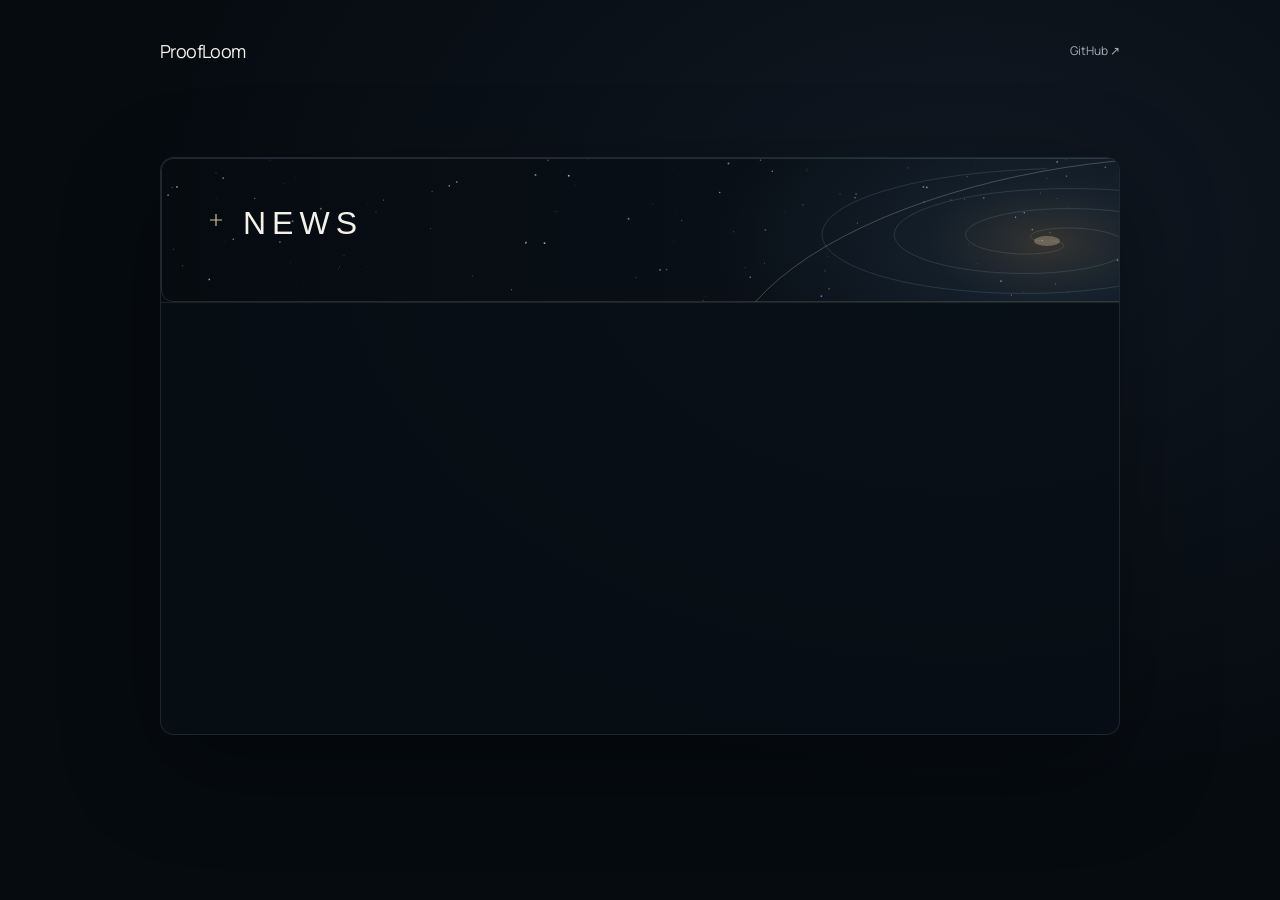
==== docs/news.html @ 67a16ac5 "Add galaxy news card and scrollable announcement board" ====
<!doctype html>
<html lang="en">
<head>
  <meta charset="utf-8">
  <meta name="viewport" content="width=device-width, initial-scale=1">
  <meta name="theme-color" content="#060b10">
  <title>News · ProofLoom</title>
  <link rel="icon" href="blog-assets/favicon.svg" type="image/svg+xml">
  <style>
    @font-face { font-family: Manrope; src: url('blog-assets/fonts/Manrope-Regular.ttf') format('truetype'); font-display: swap; }
    * { box-sizing: border-box; }
    html { color-scheme: dark; background: #060b10; }
    body { margin: 0; color: #f4f1e9; font: 15px/1.7 Manrope, sans-serif; background: radial-gradient(ellipse at 75% 25%, #18233288, transparent 60%); min-height: 100svh; }
    a { color: inherit; text-decoration: none; }
    a:focus-visible, [tabindex]:focus-visible { outline: 2px solid #d1b583; outline-offset: 6px; }
    .shell { width: min(960px, calc(100% - 48px)); margin-inline: auto; padding: 36px 0 48px; }
    nav { display: flex; justify-content: space-between; align-items: center; margin-bottom: clamp(48px, 10vh, 100px); }
    .brand { font-size: 18px; letter-spacing: -.6px; }
    .github { font-size: 12px; color: #a6afbc; }
    .github:hover { color: #ead4ae; }
    .board { overflow: hidden; border: 1px solid #a4b6cb26; border-radius: 14px; background: #080e16b8; box-shadow: 0 32px 100px #0005; }
    h1 { margin: 0; line-height: 0; }
    h1 img { display: block; width: 100%; height: 144px; object-fit: cover; object-position: left; }
    .feed { height: clamp(260px, 48svh, 480px); overflow-y: scroll; overscroll-behavior: contain; scrollbar-gutter: stable; scrollbar-width: thin; scrollbar-color: #8b785b #0b131d; padding: 0 36px; border-top: 1px solid #c7a77522; }
    .feed::-webkit-scrollbar { width: 6px; }
    .feed::-webkit-scrollbar-track { background: #0b131d; }
    .feed::-webkit-scrollbar-thumb { background: #8b785b; border-radius: 8px; }
    .entry { display: grid; grid-template-columns: 108px minmax(0, 1fr); gap: 24px; padding: 27px 0; border-bottom: 1px solid #a4b6cb18; }
    .entry:last-child { border-bottom: 0; }
    time { color: #c5af8b; font: 11px/1.9 ui-monospace, monospace; padding-top: 3px; letter-spacing: .3px; }
    .entry p { margin: 0; overflow-wrap: anywhere; }
    .entry a:hover { color: #ead4ae; }
    @media (max-width: 600px) {
      .shell { width: calc(100% - 28px); padding-top: 24px; }
      nav { margin-bottom: 44px; padding-inline: 6px; }
      h1 img { height: 114px; }
      .feed { padding-inline: 22px; height: 56svh; }
      .entry { grid-template-columns: 1fr; gap: 8px; padding-block: 24px; }
    }
  </style>
</head>
<body>
  <div class="shell">
    <nav aria-label="Navigation">
      <a class="brand" href="./">ProofLoom</a>
      <a class="github" href="https://github.com/Trace231/ProofLoom">GitHub ↗</a>
    </nav>
    <main class="board" aria-labelledby="news-title">
      <h1 id="news-title"><img src="assets/news-board.svg" alt="News" width="1200" height="144"></h1>
      <section class="feed" id="feed" aria-label="Announcements" tabindex="0"></section>
    </main>
  </div>
  <script>
    // Entries in news.json: { "date": "YYYY-MM-DD", "title": "...", "url": "..." }.
    // Leave the array empty until an announcement is ready to publish.
    const feed = document.getElementById('feed');
    let lastContent;
    let loading = false;

    async function refresh() {
      if (loading) return;
      loading = true;
      try {
        const response = await fetch('news.json', { cache: 'no-store' });
        if (!response.ok) return;
        const entries = await response.json();
        if (!Array.isArray(entries)) return;
        const content = JSON.stringify(entries);
        if (content === lastContent) return;
        const fragment = document.createDocumentFragment();
        entries.filter(entry => entry && typeof entry.title === 'string' && /^\d{4}-\d{2}-\d{2}$/.test(entry.date))
          .sort((a, b) => b.date.localeCompare(a.date))
          .forEach(entry => {
            const article = document.createElement('article');
            article.className = 'entry';
            const date = document.createElement('time');
            date.dateTime = entry.date;
            date.textContent = entry.date;
            const text = document.createElement('p');
            let url;
            try { url = new URL(entry.url, location.href); } catch {}
            if (typeof entry.url === 'string' && ['https:', 'http:'].includes(url?.protocol)) {
              const link = document.createElement('a');
              link.href = url.href;
              link.textContent = entry.title;
              text.append(link);
            } else {
              text.textContent = entry.title;
            }
            article.append(date, text);
            fragment.append(article);
          });
        const scrollTop = feed.scrollTop;
        const focusedLink = feed.contains(document.activeElement) && document.activeElement.href;
        feed.replaceChildren(fragment);
        if (focusedLink) Array.from(feed.querySelectorAll('a')).find(link => link.href === focusedLink)?.focus({ preventScroll: true });
        feed.scrollTop = scrollTop;
        lastContent = content;
      } catch {
        // Retain the current announcements if an update is temporarily unavailable.
      } finally {
        loading = false;
      }
    }
    refresh();
    setInterval(() => { if (!document.hidden) refresh(); }, 60000);
    document.addEventListener('visibilitychange', () => { if (!document.hidden) refresh(); });
  </script>
</body>
</html>
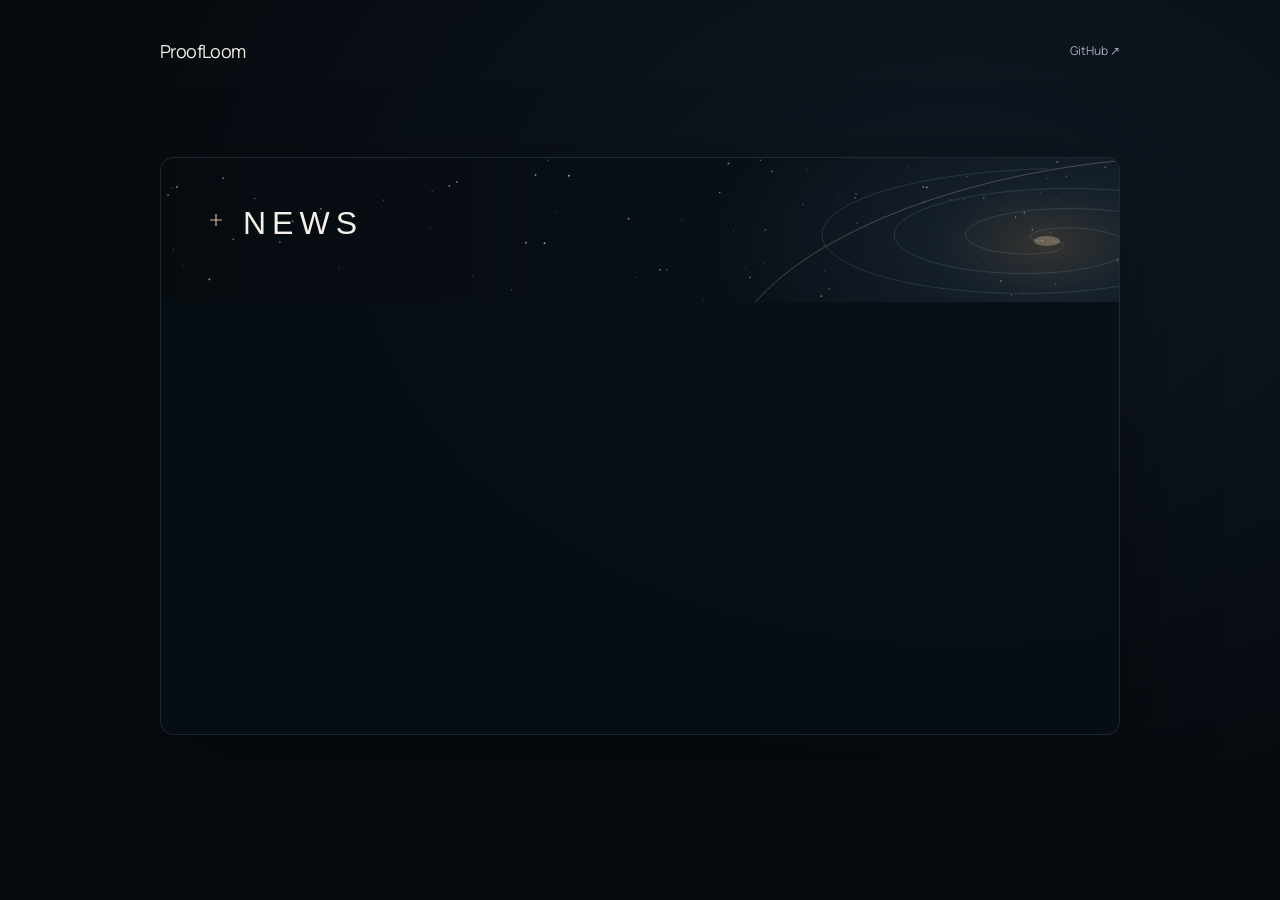
==== commit 56c6f2de: "Remove dividers from the news board" ====
--- a/docs/news.html
+++ b/docs/news.html
@@ -21,12 +21,11 @@
     .board { overflow: hidden; border: 1px solid #a4b6cb26; border-radius: 14px; background: #080e16b8; box-shadow: 0 32px 100px #0005; }
     h1 { margin: 0; line-height: 0; }
     h1 img { display: block; width: 100%; height: 144px; object-fit: cover; object-position: left; }
-    .feed { height: clamp(260px, 48svh, 480px); overflow-y: scroll; overscroll-behavior: contain; scrollbar-gutter: stable; scrollbar-width: thin; scrollbar-color: #8b785b #0b131d; padding: 0 36px; border-top: 1px solid #c7a77522; }
+    .feed { height: clamp(260px, 48svh, 480px); overflow-y: scroll; overscroll-behavior: contain; scrollbar-gutter: stable; scrollbar-width: thin; scrollbar-color: #8b785b #0b131d; padding: 0 36px; }
     .feed::-webkit-scrollbar { width: 6px; }
     .feed::-webkit-scrollbar-track { background: #0b131d; }
     .feed::-webkit-scrollbar-thumb { background: #8b785b; border-radius: 8px; }
-    .entry { display: grid; grid-template-columns: 108px minmax(0, 1fr); gap: 24px; padding: 27px 0; border-bottom: 1px solid #a4b6cb18; }
-    .entry:last-child { border-bottom: 0; }
+    .entry { display: grid; grid-template-columns: 108px minmax(0, 1fr); gap: 24px; padding: 27px 0; }
     time { color: #c5af8b; font: 11px/1.9 ui-monospace, monospace; padding-top: 3px; letter-spacing: .3px; }
     .entry p { margin: 0; overflow-wrap: anywhere; }
     .entry a:hover { color: #ead4ae; }
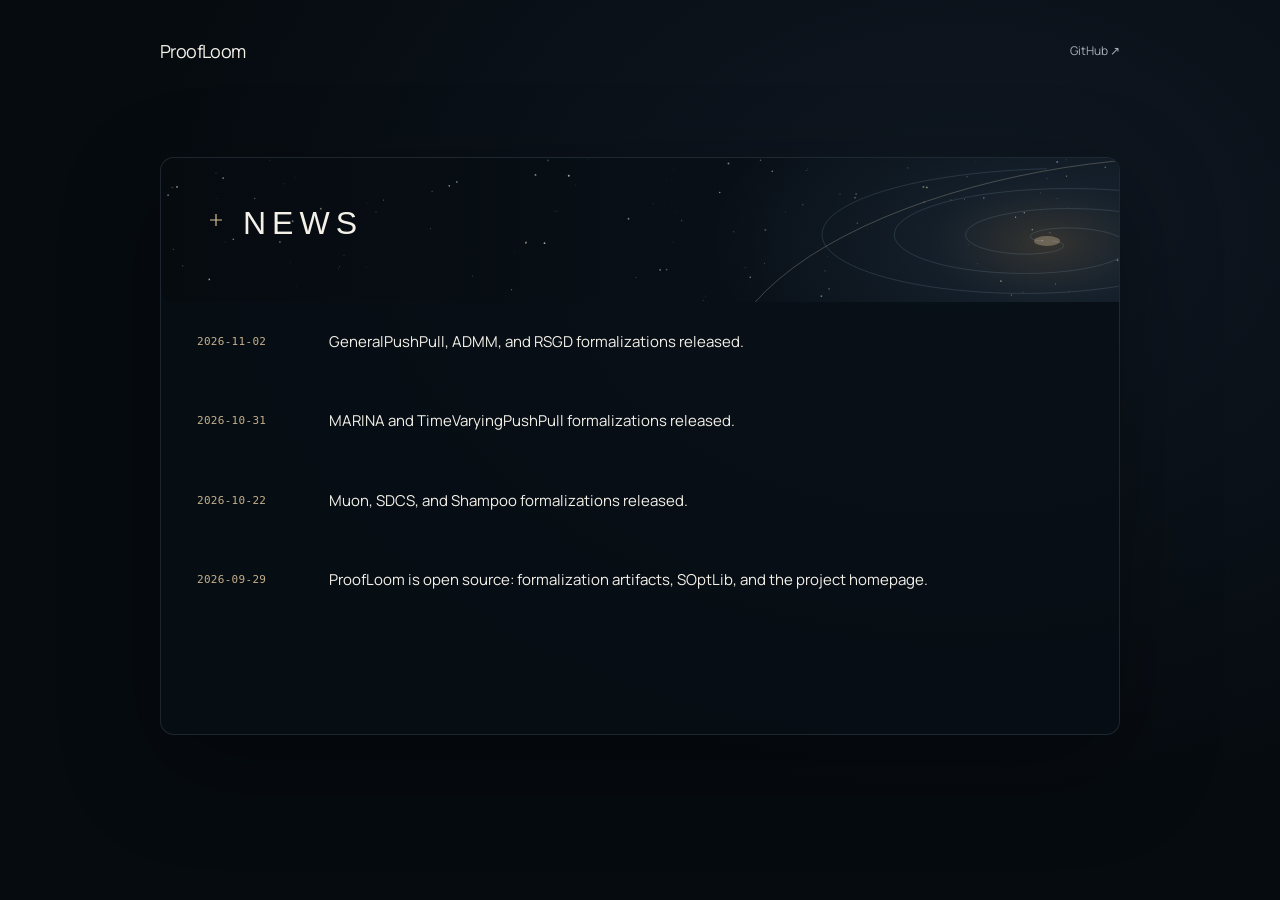
==== commit 2184d5e0: "Refresh cached news artwork after removing dividers" ====
--- a/docs/news.html
+++ b/docs/news.html
@@ -45,7 +45,7 @@
       <a class="github" href="https://github.com/Trace231/ProofLoom">GitHub ↗</a>
     </nav>
     <main class="board" aria-labelledby="news-title">
-      <h1 id="news-title"><img src="assets/news-board.svg" alt="News" width="1200" height="144"></h1>
+      <h1 id="news-title"><img src="assets/news-board.svg?v=20261102-2" alt="News" width="1200" height="144"></h1>
       <section class="feed" id="feed" aria-label="Announcements" tabindex="0"></section>
     </main>
   </div>
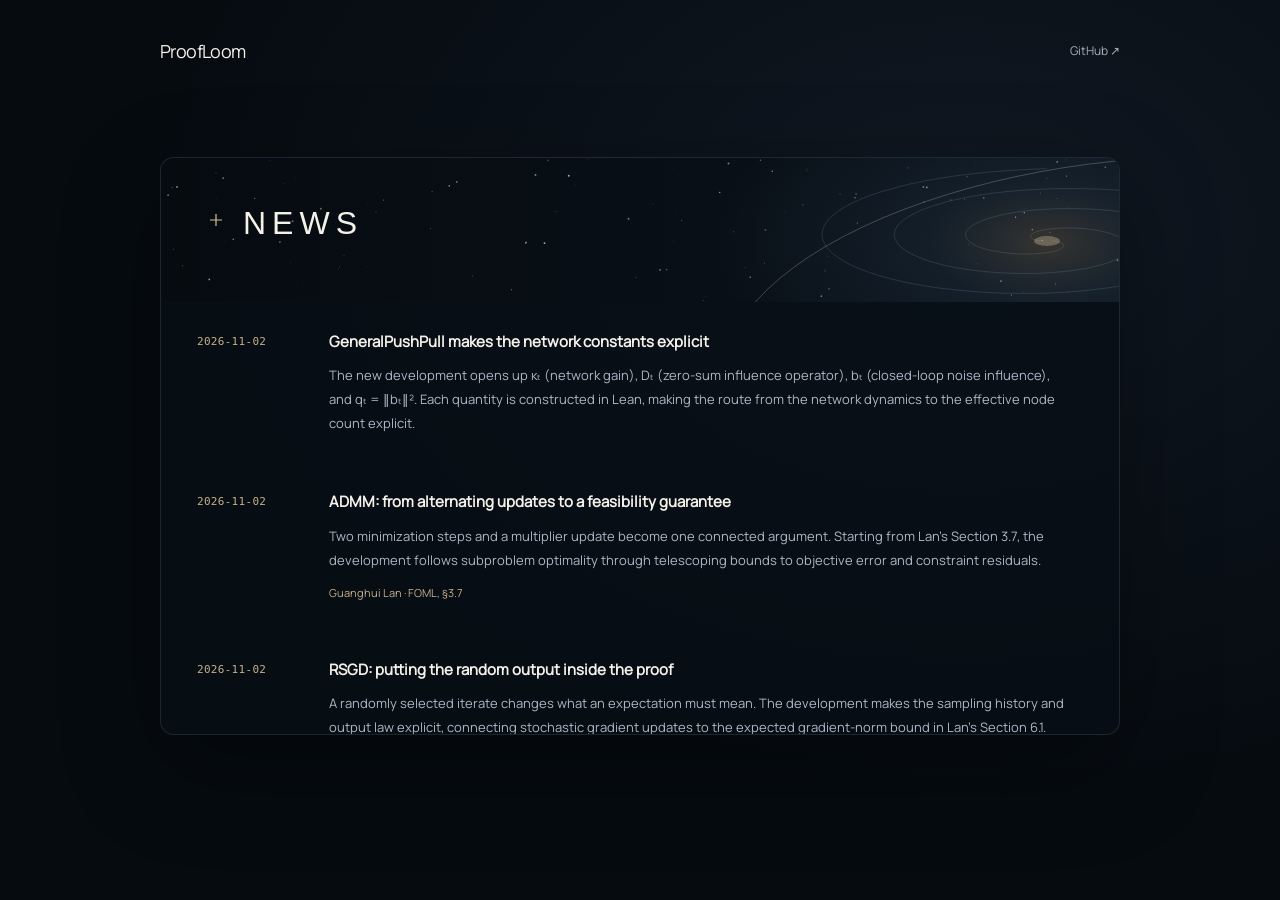
==== commit 1c435235: "Tell the mathematical stories behind algorithm releases" ====
--- a/docs/news.html
+++ b/docs/news.html
@@ -28,6 +28,9 @@
     .entry { display: grid; grid-template-columns: 108px minmax(0, 1fr); gap: 24px; padding: 27px 0; }
     time { color: #c5af8b; font: 11px/1.9 ui-monospace, monospace; padding-top: 3px; letter-spacing: .3px; }
     .entry p { margin: 0; overflow-wrap: anywhere; }
+    .entry h2 { margin: 0; font-size: 15px; font-weight: 600; line-height: 1.7; overflow-wrap: anywhere; }
+    .entry .summary { margin-top: 9px; color: #adb8c7; font-size: 13px; line-height: 1.85; }
+    .entry .source { margin-top: 11px; color: #c5af8b; font-size: 11px; line-height: 1.8; }
     .entry a:hover { color: #ead4ae; }
     @media (max-width: 600px) {
       .shell { width: calc(100% - 28px); padding-top: 24px; }
@@ -50,11 +53,22 @@
     </main>
   </div>
   <script>
-    // Entries in news.json: { "date": "YYYY-MM-DD", "title": "...", "url": "..." }.
-    // Leave the array empty until an announcement is ready to publish.
+    // Entries have date, title, url, and optional summary and source: { label, url }.
     const feed = document.getElementById('feed');
     let lastContent;
     let loading = false;
+
+    function linkedText(label, href) {
+      let url;
+      try { url = new URL(href, location.href); } catch {}
+      if (typeof href !== 'string' || !['https:', 'http:'].includes(url?.protocol)) {
+        return document.createTextNode(label);
+      }
+      const link = document.createElement('a');
+      link.href = url.href;
+      link.textContent = label;
+      return link;
+    }
 
     async function refresh() {
       if (loading) return;
@@ -75,18 +89,23 @@
             const date = document.createElement('time');
             date.dateTime = entry.date;
             date.textContent = entry.date;
-            const text = document.createElement('p');
-            let url;
-            try { url = new URL(entry.url, location.href); } catch {}
-            if (typeof entry.url === 'string' && ['https:', 'http:'].includes(url?.protocol)) {
-              const link = document.createElement('a');
-              link.href = url.href;
-              link.textContent = entry.title;
-              text.append(link);
-            } else {
-              text.textContent = entry.title;
+            const copy = document.createElement('div');
+            const title = document.createElement('h2');
+            title.append(linkedText(entry.title, entry.url));
+            copy.append(title);
+            if (typeof entry.summary === 'string' && entry.summary) {
+              const summary = document.createElement('p');
+              summary.className = 'summary';
+              summary.textContent = entry.summary;
+              copy.append(summary);
             }
-            article.append(date, text);
+            if (entry.source && typeof entry.source.label === 'string') {
+              const source = document.createElement('p');
+              source.className = 'source';
+              source.append(linkedText(entry.source.label, entry.source.url));
+              copy.append(source);
+            }
+            article.append(date, copy);
             fragment.append(article);
           });
         const scrollTop = feed.scrollTop;
